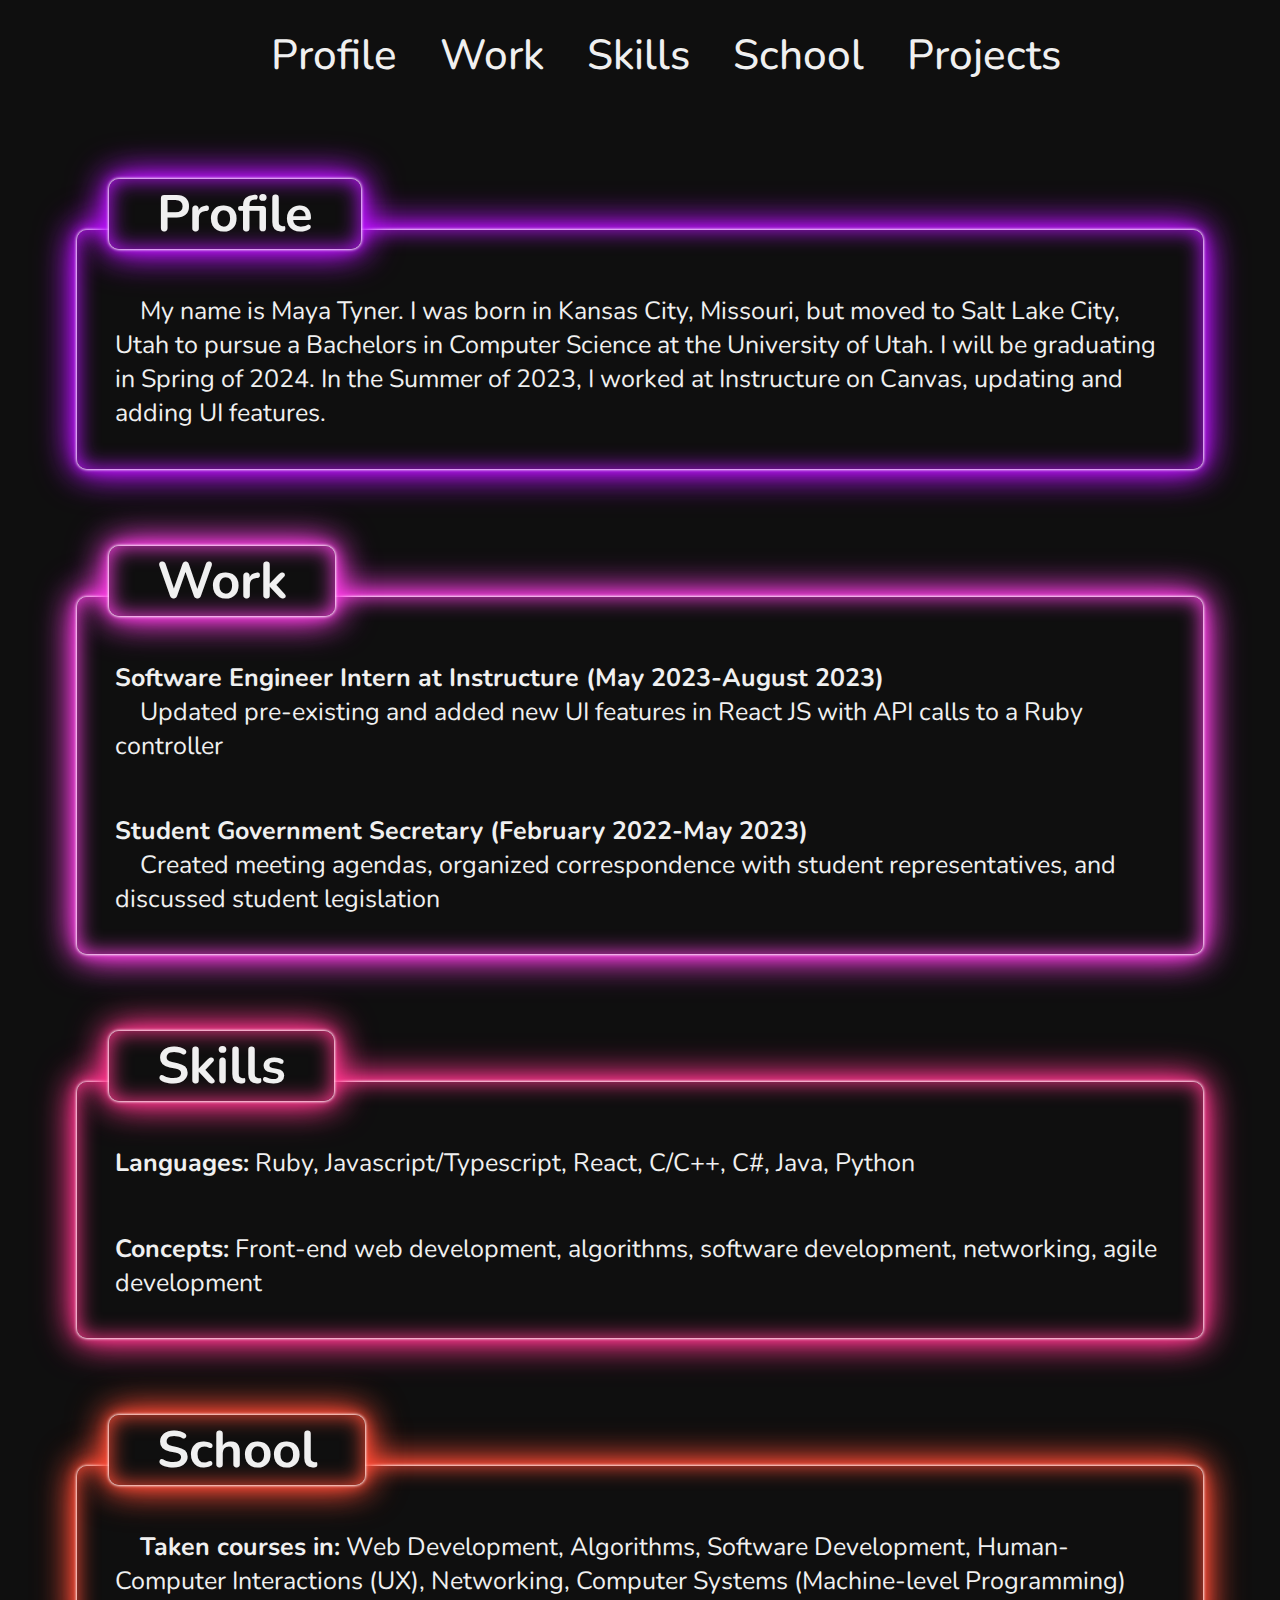
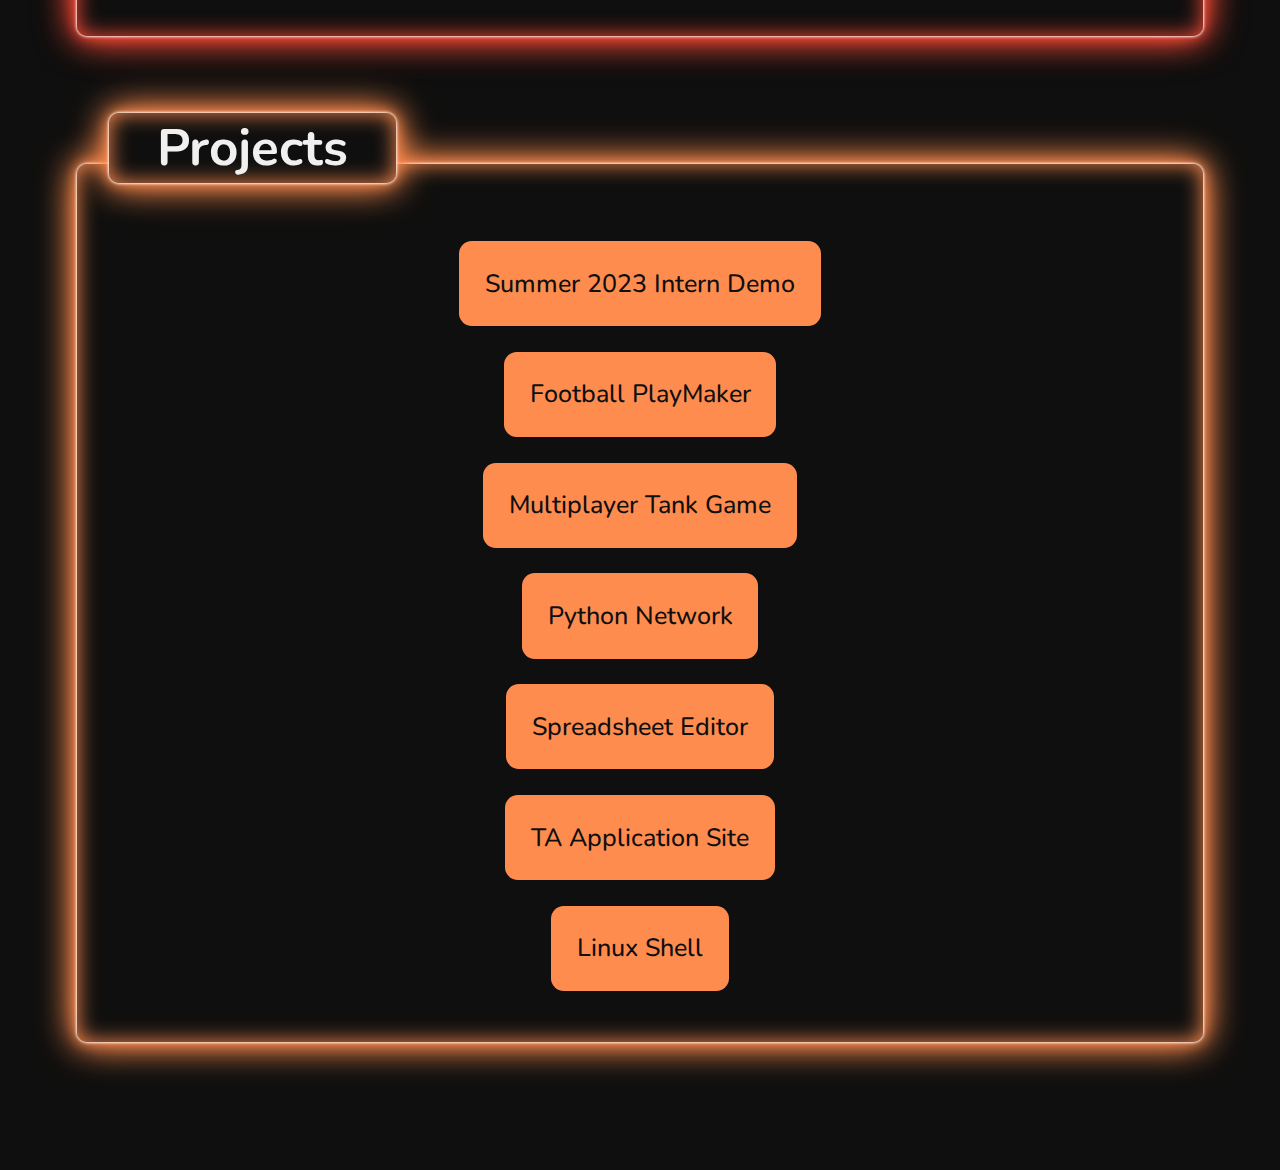
==== index.html @ 4dab4861 "finish landing page and add routing to projects" ====
<!DOCTYPE html>
<html>
<head>
    <link href="styles.css" rel="stylesheet" type="text/css"/>
</head>
<body>
    <div class="navbar">
        <ul>
            <li><a href="#profAnc">Profile</a></li>
            <li><a href="#workAnc">Work</a></li>
            <li><a href="#skillsAnc">Skills</a></li>
            <li><a href="#schoolAnc">School</a></li>
            <li><a href="#projectsAnc">Projects</a></li>
        </ul>
    </div>

    <div class="index-content">
        <div id="profile" class="section">
            <h2 id="profAnc" class="anchor">Profile</h2>
            <h2>Profile</h2>
            <p>&emsp;My name is Maya Tyner. I was born in Kansas City, Missouri, but moved to Salt Lake City, Utah to pursue a Bachelors in Computer Science at the University of Utah. I will be graduating in Spring of 2024. In the Summer of 2023, I worked at Instructure on Canvas, updating and adding UI features.</p>
        </div>

        <div id="work" class="section">
            <h2 id="workAnc" class="anchor">Work</h2>
            <h2>Work</h2>
            <p>
                <b>Software Engineer Intern at Instructure (May 2023-August 2023)</b>
                <br />&emsp;Updated pre-existing and added new UI features in React JS with API calls to a Ruby controller
            </p>
            <p>
                <b>Student Government Secretary (February 2022-May 2023)</b>
                <br />&emsp;Created meeting agendas, organized correspondence with student representatives, and discussed student legislation
            </p>
        </div>

        <div id="skills" class="section">
            <h2 id="skillsAnc" class="anchor">Skills</h2>
            <h2>Skills</h2>
            <p><b>Languages:</b> Ruby, Javascript/Typescript, React, C/C++, C#, Java, Python</p>
            <p><b>Concepts:</b> Front-end web development, algorithms, software development, networking, agile development</p>
        </div>

        <div id="school" class="section">
            <h2 id="schoolAnc" class="anchor">School</h2>
            <h2>School</h2>
            <p>&emsp;<b>Taken courses in:</b> Web Development, Algorithms, Software Development, Human-Computer Interactions (UX), Networking, Computer Systems (Machine-level Programming)</p>
        </div>

        <div id="projects" class="section">
            <h2 id="projectsAnc" class="anchor">Projects</h2>
            <h2>Projects</h2>
            <div class="links">
                <a href="projects/intern_demo.html">Summer 2023 Intern Demo<br /></a>
                <a href="projects/football.html">Football PlayMaker<br /></a>
                <a href="projects/tankwars.html">Multiplayer Tank Game<br /></a>
                <a href="projects/network.html">Python Network<br /></a>
                <a href="projects/spreadsheet.html">Spreadsheet Editor<br /></a>
                <a href="projects/appsite.html">TA Application Site<br /></a>
                <a href="projects/shell.html">Linux Shell<br /></a>
            </div>
        </div>
    </div>
</body>
</html>
---- styles.css ----
@import url('https://fonts.googleapis.com/css2?family=Neonderthaw&family=Nunito:wght@500;700&display=swap');
* {
    margin: 0;
    padding: 0;
    background-color: #0F0F0F;
}
.anchor {
    display: block;
    position: relative;
    top: -30vh;
    visibility: hidden;
}
ul {
    list-style-type: none;
    font-family: 'Nunito';
    font-size: calc(24px + 16 * ((100vw - 600px) / 600));
    text-align: center;
}
.navbar {
    background-color: #0F0F0F;
    width: 100%;
    padding: 2vw;
    position: fixed;
    top: 0;
}
.navbar a:hover {
    background-image: url(hover-effect.jpg);
    background-size: 300px;
    -webkit-background-clip: text;
    -webkit-text-fill-color: transparent;
}
li {
    display: inline;
    margin: 0rem 1rem;
    margin-top: 100px;
}
a {
    text-decoration: none;
    color: #F0F0F0;
    font-weight: 500;   
}

p {
    font-family: 'Nunito';
    color: #F0F0F0;
    padding: 1vw;
    padding-top: 3vw;
}

.section {
    font-size: calc(16px + 8 * ((100vw - 600px) / 600));
    margin: 10vw 1vw;
    padding: 2vw;
    border-radius: 10px;
}

.index-content {
    margin: 5vw;
    padding-top: 3vw;
}

.index-content h2 {
    color: #F0F0F0;
    font-size: 4vw;
    font-family: 'Nunito';
    float: left;
    padding: 0 3rem;
    margin: -6vw 0 0 0.5vw;
    border-radius: 10px;
}

.page-content {
    margin: 5vw;
    padding-top: 5vw;
    font-family: 'Nunito';
    color: #F0F0F0;
}

#profile {
    box-shadow: 0 0 .2rem #fff, 0 0 .2rem #fff, 0 0 2rem #bc13fe, 0 0 0.8rem #bc13fe, 0 0 2.5rem #bc13fe, inset 0 0 1.3rem #bc13fe;
}

#profile h2 {
    box-shadow: 0 0 .2rem #fff, 0 0 .2rem #fff, 0 0 2rem #bc13fe, 0 0 0.8rem #bc13fe, 0 0 2.5rem #bc13fe, inset 0 0 1.3rem #bc13fe;
}


#work {
    box-shadow: 0 0 .2rem #fff, 0 0 .2rem #fff, 0 0 2rem #FF3FE7, 0 0 0.8rem #FF3FE7, 0 0 2.5rem #FF3FE7, inset 0 0 1.3rem #FF3FE7;
}

#work h2 {
    box-shadow: 0 0 .2rem #fff, 0 0 .2rem #fff, 0 0 2rem #FF3FE7, 0 0 0.8rem #FF3FE7, 0 0 2.5rem #FF3FE7, inset 0 0 1.3rem #FF3FE7;
}

#skills {
    box-shadow: 0 0 .2rem #fff, 0 0 .2rem #fff, 0 0 2rem #FF378D, 0 0 0.8rem #FF378D, 0 0 2.5rem #FF378D, inset 0 0 1.3rem #FF378D;
}

    #skills h2 {
        box-shadow: 0 0 .2rem #fff, 0 0 .2rem #fff, 0 0 2rem #FF378D, 0 0 0.8rem #FF378D, 0 0 2.5rem #FF378D, inset 0 0 1.3rem #FF378D;
    }

#school {
    box-shadow: 0 0 .2rem #fff, 0 0 .2rem #fff, 0 0 2rem #FF4C37, 0 0 0.8rem #FF4C37, 0 0 2.5rem #FF4C37, inset 0 0 1.3rem #FF4C37;
}

    #school h2 {
        box-shadow: 0 0 .2rem #fff, 0 0 .2rem #fff, 0 0 2rem #FF4C37, 0 0 0.8rem #FF4C37, 0 0 2.5rem #FF4C37, inset 0 0 1.3rem #FF4C37;
    }

#projects {
    box-shadow: 0 0 .2rem #fff, 0 0 .2rem #fff, 0 0 2rem #FF8C4F, 0 0 0.8rem #FF8C4F, 0 0 2.5rem #FF8C4F, inset 0 0 1.3rem #FF8C4F;
}

#projects h2 {
    box-shadow: 0 0 .2rem #fff, 0 0 .2rem #fff, 0 0 2rem #FF8C4F, 0 0 0.8rem #FF8C4F, 0 0 2.5rem #FF8C4F, inset 0 0 1.3rem #FF8C4F;
}

.links a {
    padding: 2vw;
    margin: auto;
    font-family: 'Nunito';
    font-size: calc(16px + 8 * ((100vw - 600px) / 600));
    background-color: #FF8C4F;
    color: #0F0F0F;
    margin-top: 2vw;
    border-radius: 1vw;
}

.links {
    padding-top: 2vw;
    padding-bottom: 2vw;
    display: flex;
    flex-direction: column;
    justify-content: space-around;
}

.links a:hover {
    background-color: #F0F0F0;
}

.doc-links a {
    padding: 2vw;
    margin: 1vw;
    font-family: 'Nunito';
    font-size: calc(16px + 8 * ((100vw - 600px) / 600));
    box-shadow: 0 0 .2rem #fff, 0 0 .2rem #fff, 0 0 2rem #FF8C4F, 0 0 0.8rem #FF8C4F, 0 0 2.5rem #FF8C4F, inset 0 0 1.3rem #FF8C4F;
    color: #F0F0F0;
    margin-top: 2vw;
    border-radius: 1vw;
}

.doc-links {
    padding-top: 2vw;
    padding-bottom: 2vw;
    display: flex;
    flex-direction: row;
    justify-content: space-around;
}

.doc-links a:hover {
    background-color: #F0F0F0;
    color: #0F0F0F;
}

.page-content h1 {
    font-size: calc(24px + 24 * ((100vw - 600px) / 600));
    font-family: 'Nunito';
    color: #F0F0F0;
    text-shadow: 0 0 5px #FF8C4F, 0 0 10px #FF8C4F, 0 0 24px #FF8C4F;
}

.page-content p {
    font-size: calc(16px + 8 * ((100vw - 600px) / 600));
}

.page-content h2 {
    font-size: calc(16px + 16 * ((100vw - 600px) / 600));
}

.page-content img {
    margin: 2vw auto;
    display: block;
    width: 70%;
    height: auto;
}
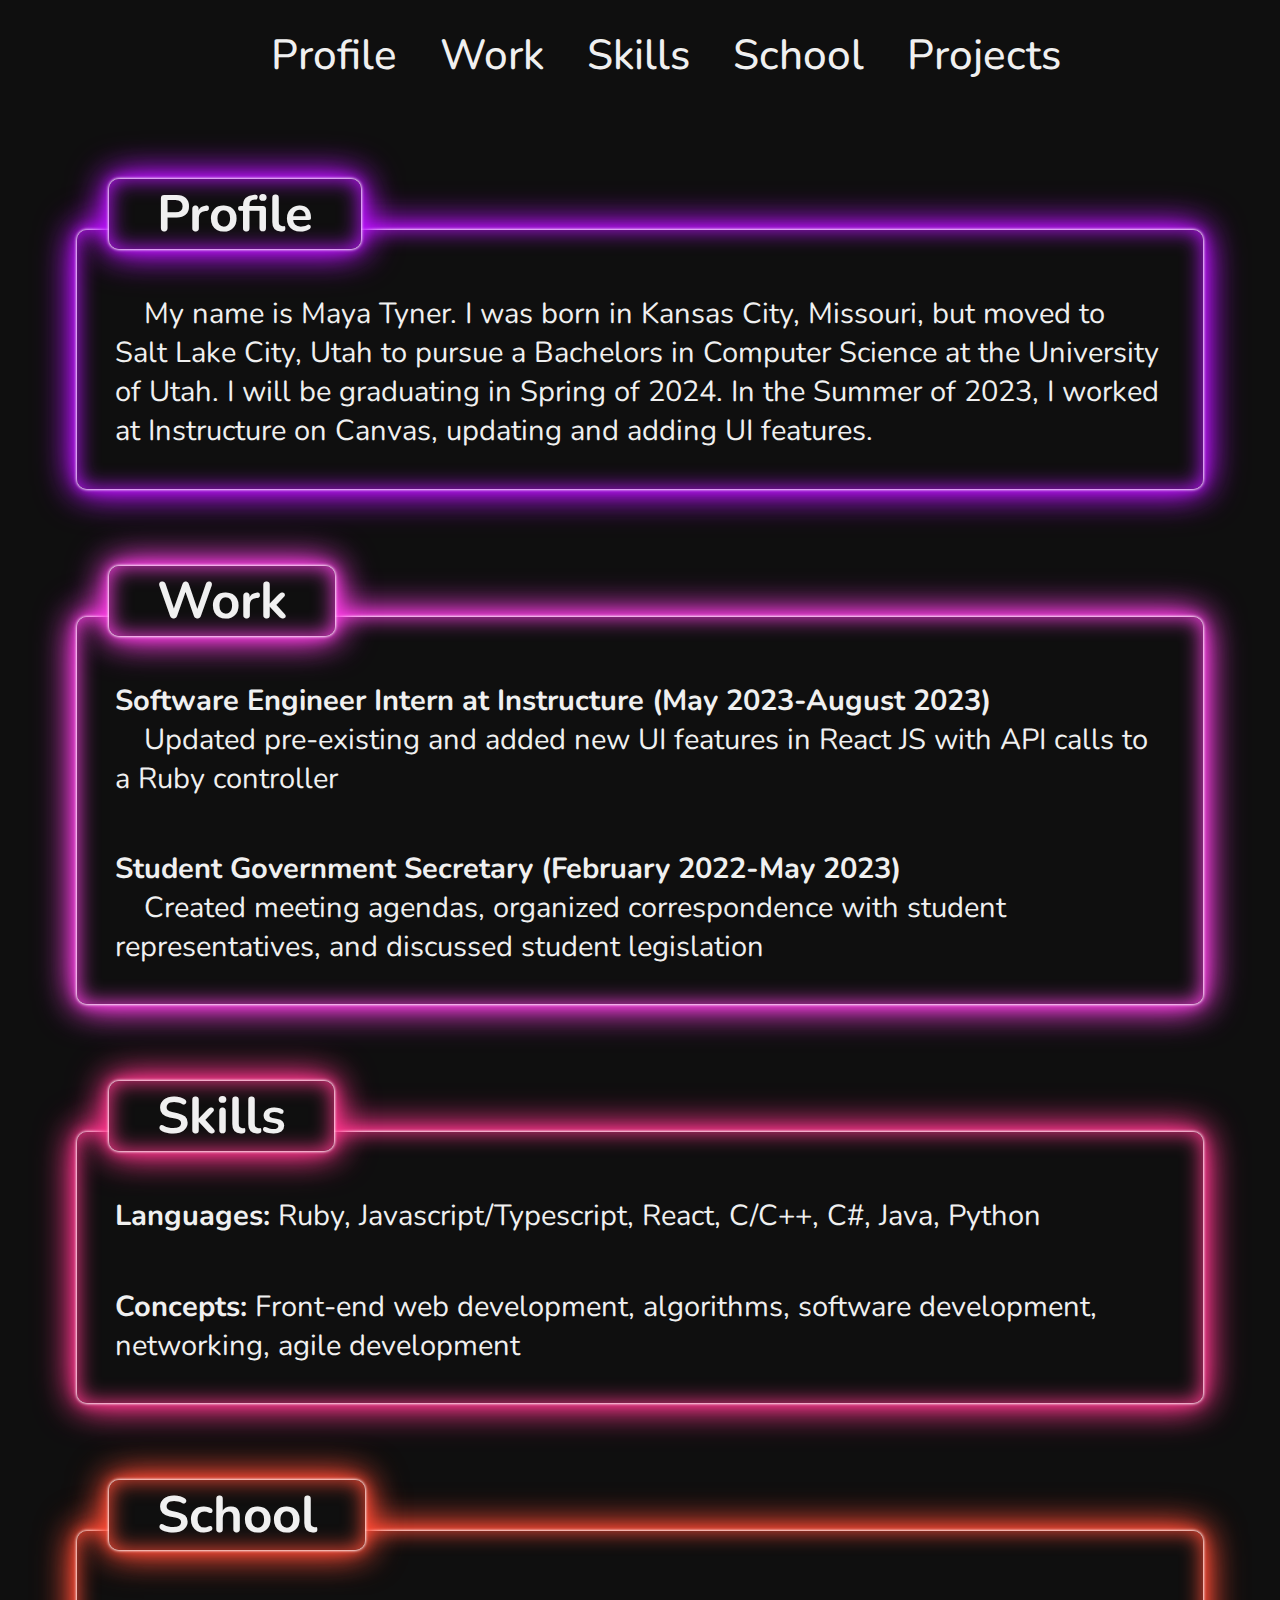
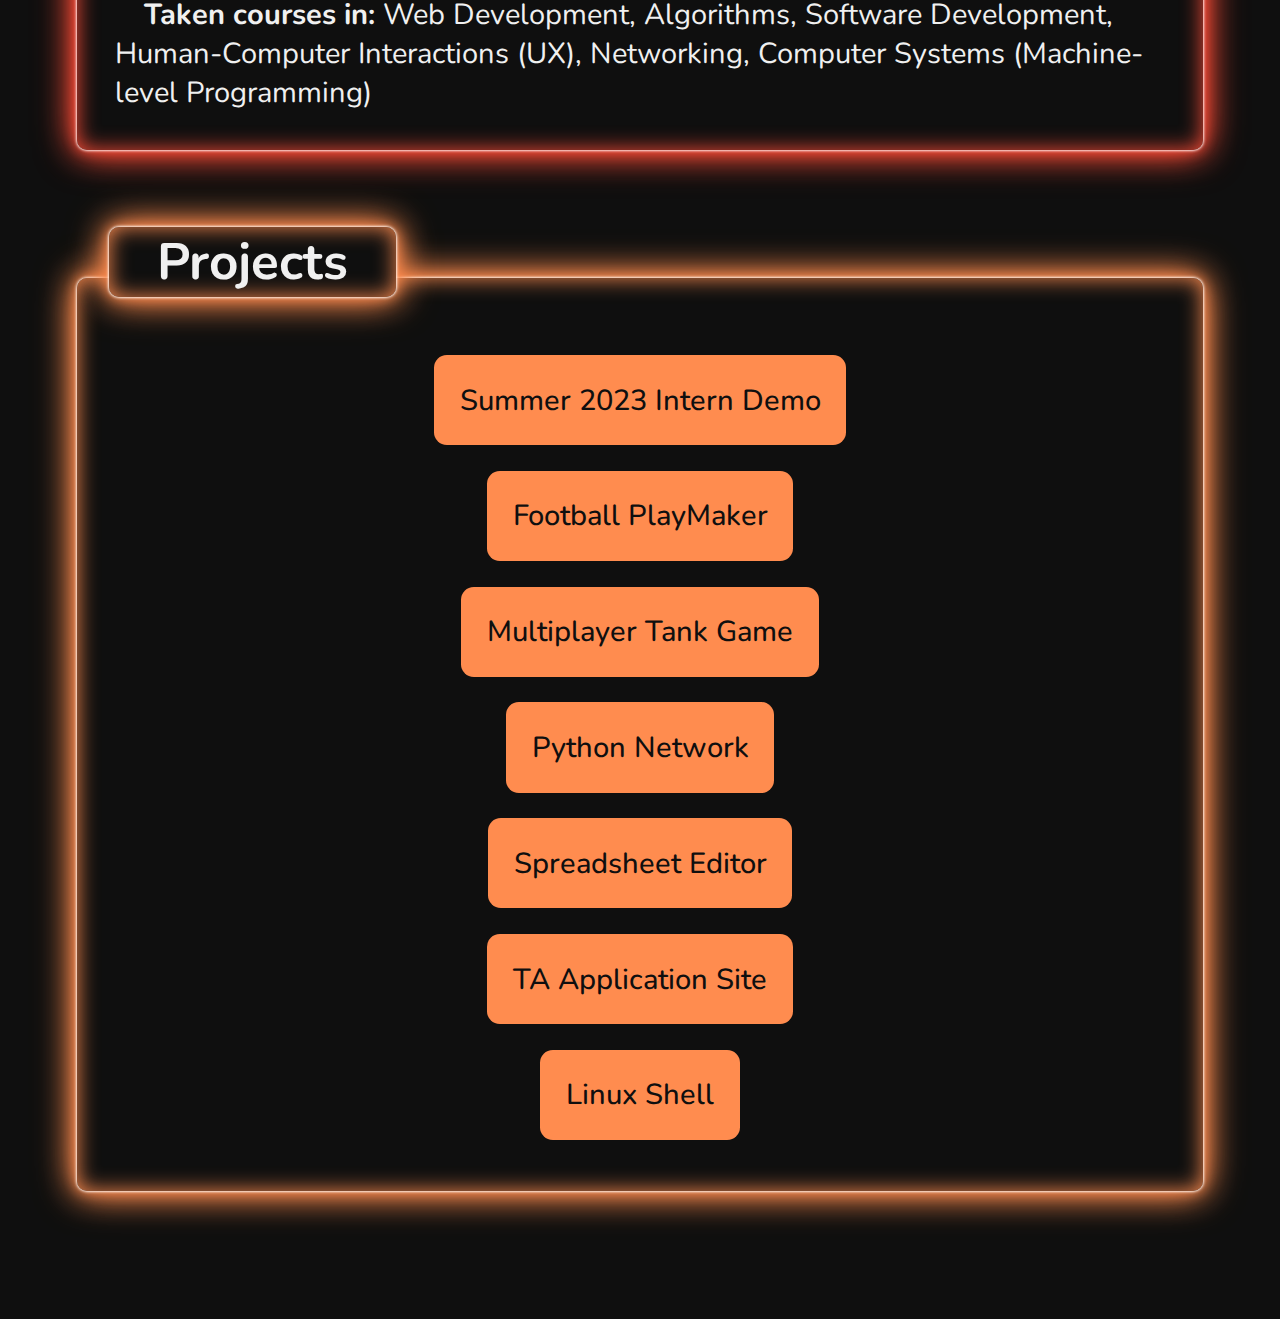
==== commit aecf9ea4: "fix nav hover and added shell, network" ====
--- a/index.html
+++ b/index.html
@@ -6,11 +6,11 @@
 <body>
     <div class="navbar">
         <ul>
-            <li><a href="#profAnc">Profile</a></li>
-            <li><a href="#workAnc">Work</a></li>
-            <li><a href="#skillsAnc">Skills</a></li>
-            <li><a href="#schoolAnc">School</a></li>
-            <li><a href="#projectsAnc">Projects</a></li>
+            <li id="PR"><a href="#profAnc">Profile</a></li>
+            <li id="WO"><a href="#workAnc">Work</a></li>
+            <li id="SK"><a href="#skillsAnc">Skills</a></li>
+            <li id="SC"><a href="#schoolAnc">School</a></li>
+            <li id="PO"><a href="#projectsAnc">Projects</a></li>
         </ul>
     </div>
 
--- a/styles.css
+++ b/styles.css
@@ -23,12 +23,7 @@
     position: fixed;
     top: 0;
 }
-.navbar a:hover {
-    background-image: url(hover-effect.jpg);
-    background-size: 300px;
-    -webkit-background-clip: text;
-    -webkit-text-fill-color: transparent;
-}
+
 li {
     display: inline;
     margin: 0rem 1rem;
@@ -48,7 +43,7 @@
 }
 
 .section {
-    font-size: calc(16px + 8 * ((100vw - 600px) / 600));
+    font-size: calc(20px + 8 * ((100vw - 600px) / 600));
     margin: 10vw 1vw;
     padding: 2vw;
     border-radius: 10px;
@@ -76,6 +71,26 @@
     color: #F0F0F0;
 }
 
+#PR a:hover {
+    color: #bc13fe;
+}
+
+#WO a:hover {
+    color: #FF3FE7;
+}
+
+#SK a:hover {
+    color: #FF378D;
+}
+
+#SC a:hover {
+    color: #FF4C37;
+}
+
+#PO a:hover {
+    color: #FF8C4F;
+}
+
 #profile {
     box-shadow: 0 0 .2rem #fff, 0 0 .2rem #fff, 0 0 2rem #bc13fe, 0 0 0.8rem #bc13fe, 0 0 2.5rem #bc13fe, inset 0 0 1.3rem #bc13fe;
 }
@@ -105,9 +120,9 @@
     box-shadow: 0 0 .2rem #fff, 0 0 .2rem #fff, 0 0 2rem #FF4C37, 0 0 0.8rem #FF4C37, 0 0 2.5rem #FF4C37, inset 0 0 1.3rem #FF4C37;
 }
 
-    #school h2 {
-        box-shadow: 0 0 .2rem #fff, 0 0 .2rem #fff, 0 0 2rem #FF4C37, 0 0 0.8rem #FF4C37, 0 0 2.5rem #FF4C37, inset 0 0 1.3rem #FF4C37;
-    }
+#school h2 {
+    box-shadow: 0 0 .2rem #fff, 0 0 .2rem #fff, 0 0 2rem #FF4C37, 0 0 0.8rem #FF4C37, 0 0 2.5rem #FF4C37, inset 0 0 1.3rem #FF4C37;
+}
 
 #projects {
     box-shadow: 0 0 .2rem #fff, 0 0 .2rem #fff, 0 0 2rem #FF8C4F, 0 0 0.8rem #FF8C4F, 0 0 2.5rem #FF8C4F, inset 0 0 1.3rem #FF8C4F;
@@ -121,7 +136,7 @@
     padding: 2vw;
     margin: auto;
     font-family: 'Nunito';
-    font-size: calc(16px + 8 * ((100vw - 600px) / 600));
+    font-size: calc(20px + 8 * ((100vw - 600px) / 600));
     background-color: #FF8C4F;
     color: #0F0F0F;
     margin-top: 2vw;
@@ -144,7 +159,7 @@
     padding: 2vw;
     margin: 1vw;
     font-family: 'Nunito';
-    font-size: calc(16px + 8 * ((100vw - 600px) / 600));
+    font-size: calc(20px + 8 * ((100vw - 600px) / 600));
     box-shadow: 0 0 .2rem #fff, 0 0 .2rem #fff, 0 0 2rem #FF8C4F, 0 0 0.8rem #FF8C4F, 0 0 2.5rem #FF8C4F, inset 0 0 1.3rem #FF8C4F;
     color: #F0F0F0;
     margin-top: 2vw;
@@ -172,7 +187,7 @@
 }
 
 .page-content p {
-    font-size: calc(16px + 8 * ((100vw - 600px) / 600));
+    font-size: calc(20px + 8 * ((100vw - 600px) / 600));
 }
 
 .page-content h2 {
